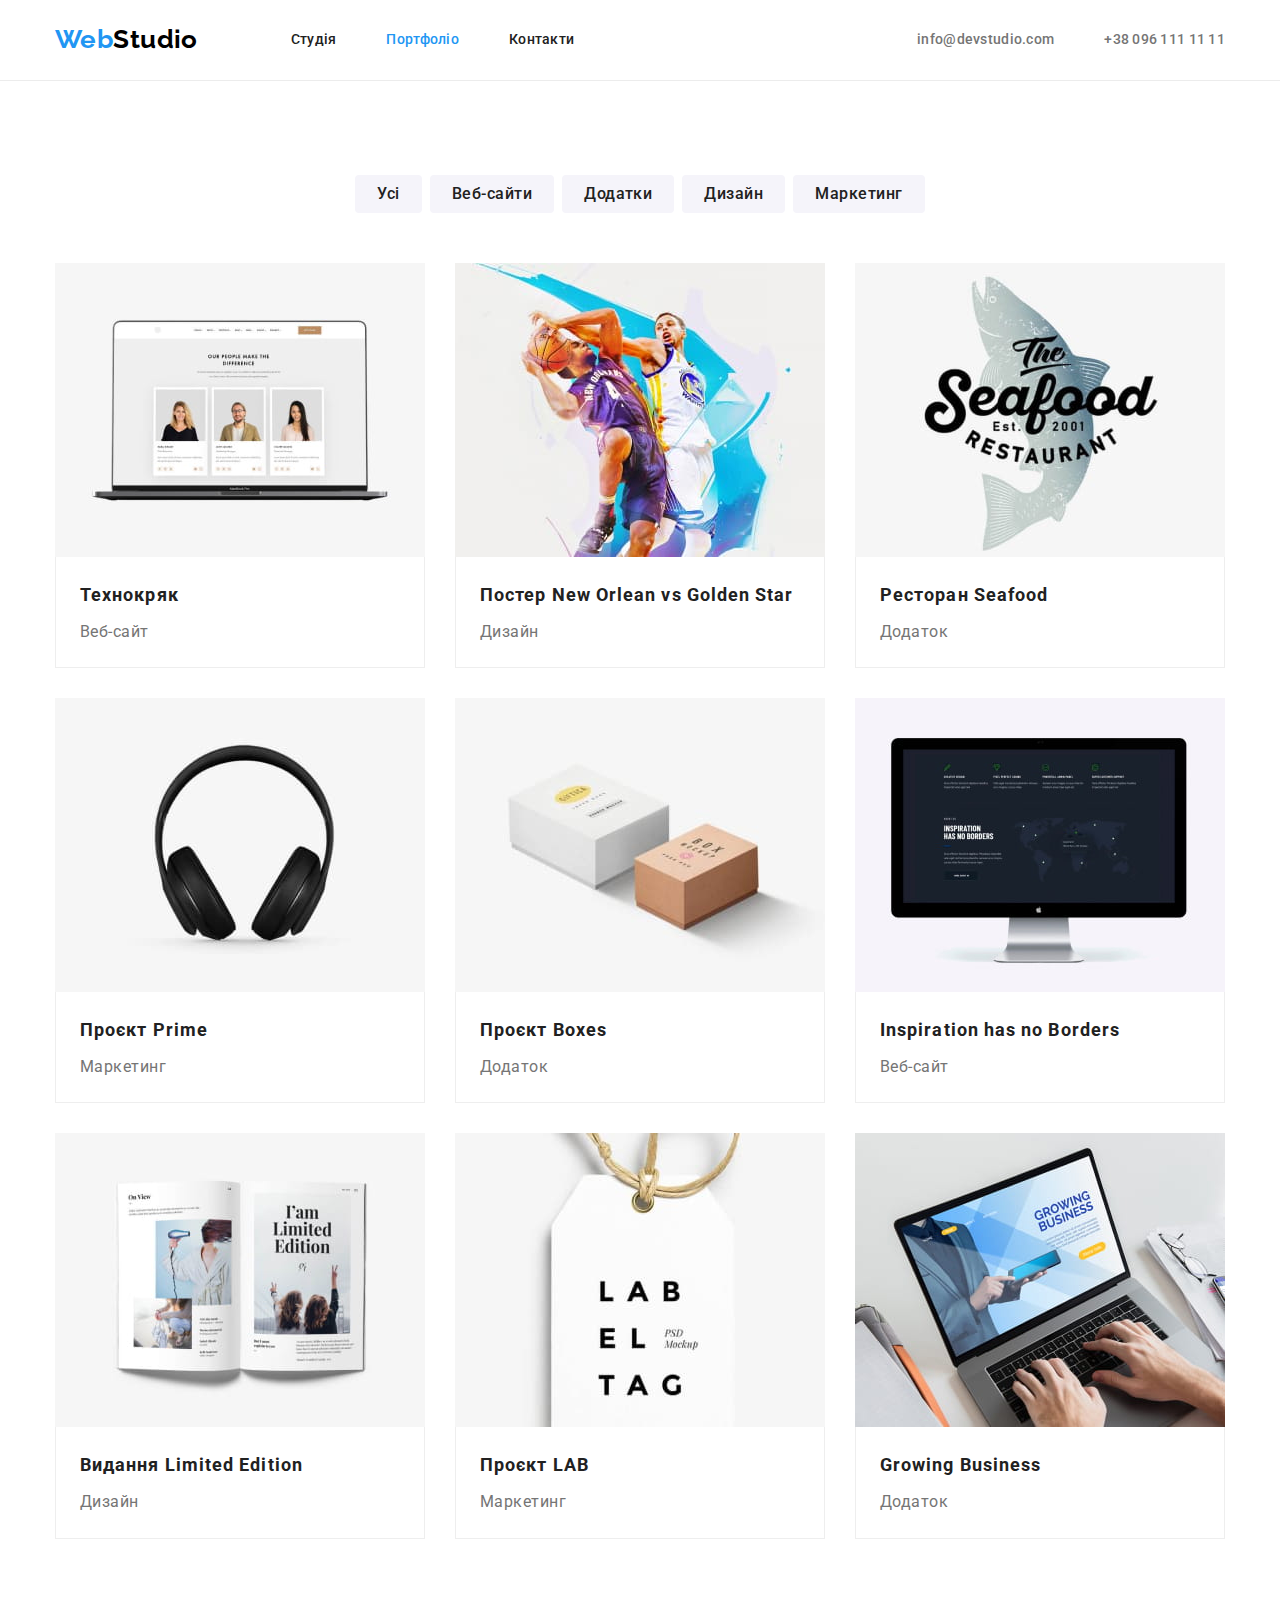
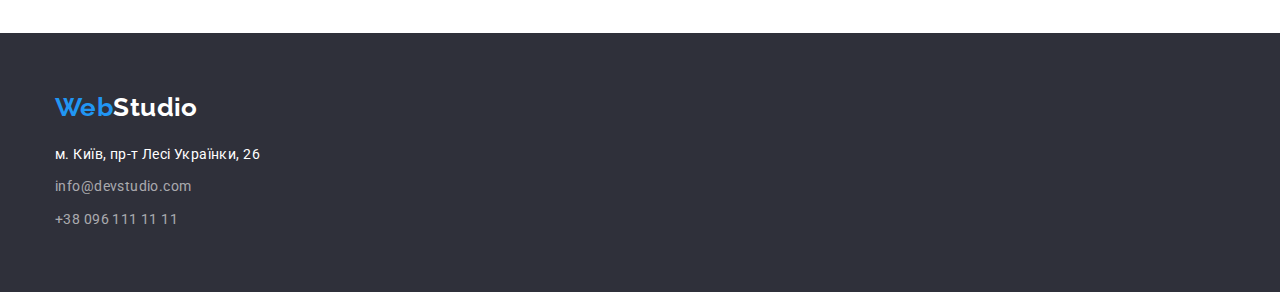
==== portfolio.html @ bd80c908 "Перенос разметки и фото из предыдущего задания" ====
<!DOCTYPE html>
<html lang="uk">
<head>
    <meta charset="UTF-8">
    <meta http-equiv="X-UA-Compatible" content=" IE=edge">
    <meta name="viewport" content="width=device-width, initial-scale=1.0">
    <link rel="preconnect" href="https://fonts.googleapis.com">
    <link rel="preconnect" href="https://fonts.gstatic.com" crossorigin>
    <link href="https://fonts.googleapis.com/css2?family=Raleway:wght@700&family=Roboto:wght@400;500;700;900&display=swap" rel="stylesheet">
    <link rel="stylesheet" href="https://cdnjs.cloudflare.com/ajax/libs/modern-normalize/1.0.0/modern-normalize.min.css" />
    <title>Portfolio</title>
    <link rel="stylesheet" href="./css/styles.css">
</head>
<body>
    <header class="header">
        <div class="container flex-container">
            <nav class="nav">
                <a class="logo" href="./index.html"><span>Web</span>Studio</a>
                <ul class="site-navigation">
                    <li class="item"><a class="navigation-link" href="./index.html">Студія</a></li>
                    <li class="item"><a class="navigation-link current" href="#">Портфоліо</a></li>
                    <li class="item"><a class="navigation-link" href="#">Контакти</a></li>
                </ul>
            </nav>
            <ul class="contacts-links">
                <li class="item"><a class="contacts-link" href="mailto:info@devstudio.com">info@devstudio.com</a></li>
                <li class="item"><a class="contacts-link" href="tel:+380961111111">+38 096 111 11 11</a></li>
            </ul>
        </div>
    </header>
    <main>
        <section class="section">
            <div class="container">
                <h1 class="visually-hidden">Портфоліо</h1>
                <ul class="filters-list">
                    <li><button class="filters-btn" type="button">Усі</button></li>
                    <li><button class="filters-btn" type="button">Веб-сайти</button></li>
                    <li><button class="filters-btn" type="button">Додатки</button></li>
                    <li><button class="filters-btn" type="button">Дизайн</button></li>
                    <li><button class="filters-btn" type="button">Маркетинг</button></li>
                </ul>
                <ul class="works-list">
                    <li class="item">
                        <a href="#">
                            <img src="./images/portf-img.jpg" alt="" width="370" height="294">
                            <div class="work-about">
                                <h2 class="works-title">Технокряк</h2>
                                <p class="works-text">Веб-сайт</p>
                            </div>
                        </a>
                    </li>
                    <li class="item">
                        <a href="#">
                            <img src="./images/portf-img-1.jpg" alt="" width="370" height="294">
                            <div class="work-about">
                                <h2 class="works-title">Постер New Orlean vs Golden Star</h2>
                                <p class="works-text">Дизайн</p>
                            </div>
                        </a>
                    </li>
                    <li class="item">
                        <a href="#">
                            <img src="./images/portf-img-2.jpg" alt="" width="370" height="294">
                            <div class="work-about">
                                <h2 class="works-title">Ресторан Seafood</h2>
                                <p class="works-text">Додаток</p>
                            </div>
                        </a>
                    </li>
                    <li class="item">
                        <a href="#">
                            <img src="./images/portf-img-3.jpg" alt="" width="370" height="294">
                            <div class="work-about">
                                <h2 class="works-title">Проєкт Prime</h2>
                                <p class="works-text">Маркетинг</p>
                            </div>
                        </a>
                    </li>
                    <li class="item">
                        <a href="#">
                            <img src="./images/portf-img-4.jpg" alt="" width="370" height="294">
                            <div class="work-about">
                                <h2 class="works-title">Проєкт Boxes</h2>
                                <p class="works-text">Додаток</p>
                            </div>
                        </a>
                    </li>
                    <li class="item">
                        <a href="#">
                            <img src="./images/portf-img-5.jpg" alt="" width="370" height="294">
                            <div class="work-about">
                                <h2 class="works-title">Inspiration has no Borders</h2>
                                <p class="works-text">Веб-сайт</p>
                            </div>
                        </a>
                    </li>
                    <li class="item">
                        <a href="#">
                            <img src="./images/portf-img-6.jpg" alt="" width="370" height="294">
                            <div class="work-about">
                                <h2 class="works-title">Видання Limited Edition</h2>
                                <p class="works-text">Дизайн</p>
                            </div>
                        </a>
                    </li>
                    <li class="item">
                        <a href="#">
                            <img src="./images/portf-img-7.jpg" alt="" width="370" height="294">
                            <div class="work-about">
                                <h2 class="works-title">Проєкт LAB</h2>
                                <p class="works-text">Маркетинг</p>
                            </div>
                        </a>
                    </li>
                    <li class="item">
                        <a href="#">
                            <img src="./images/portf-img-8.jpg" alt="" width="370" height="294">
                            <div class="work-about">
                                <h2 class="works-title">Growing Business</h2>
                                <p class="works-text">Додаток</p>
                            </div>
                        </a>
                    </li>
                </ul>
            </div>
        </section>
    </main>
    <footer class="footer">
        <div class="container">
            <a class="footer-logo" href="./index.html"><span>Web</span>Studio</a>
            <address class="address">
                <ul class="arddess-links">
                    <li class="item"><a class="address-link location" href="#">м. Київ, пр-т Лесі Українки, 26</a></li>
                    <li class="item"><a class="address-link" href="mailto:info@devstudio.com">info@devstudio.com</a></li>
                    <li class="item"><a class="address-link" href="tel:+380961111111">+38 096 111 11 11</a></li>
                </ul>
            </address>
        </div>
    </footer>
</body>
</html>
---- css/styles.css ----
/* 

font-family: 'Raleway', sans-serif;
font-family: 'Roboto', sans-serif; 

*/

*,
*::after,
*::before {
    box-sizing: border-box;
}

:root {
    --primary-bg-color: #FFFFFF;
    --secondary-bg-color: #F5F4FA;
    --primary-text-color: #212121;
    --secondary-text-color: #757575;
    --accent-color: #2196F3;
    --footer-bg-color: #2F303A;
    --white-color: #ffffff;
    --header-borderline: #ECECEC;
    --works-borderline: #eeeeee;
}

body {
    margin: 0;
    padding: 0;

    background-color: var(--primary-bg-color);

    font-size: 14px;
    font-family: 'Roboto', sans-serif;
    letter-spacing: 0.03em;
    color: var(--primary-text-color);
}

/* Reset */

h1,
h2,
h3,
h4,
h5,
h6,
p,
ul,
li {
    margin: 0;
    padding: 0;
}

a {
    text-decoration: none;
}

ul {
    list-style-type: none;
}

img {
    display: block;
    max-width: 100%;
    height: auto;
}

/* Hide */

.visually-hidden {
    position: absolute;
    width: 1px;
    height: 1px;
    margin: -1px;
    padding: 0;
    overflow: hidden;
    border: 0;
    clip: rect(0 0 0 0);
}

.container {
    margin: 0 auto;
    width: 1200px;
    padding: 0px 15px
}

/* Header */

.header {
    border-bottom: 1px solid var(--header-borderline);
}

.flex-container {
    display: flex;
    align-items: center;
}

.logo {
    /* Styles */
    font-family: 'Raleway', sans-serif;
    color: #000000;
    font-weight: 700;
    font-size: 26px;
    line-height: 1.15;
}

.logo > span {
    color: var(--accent-color);
}

.nav {
    display: flex;
    align-items: center;
}

.site-navigation {
    margin-left: 93px;
    display: flex;
    gap: 50px
}

/* .site-navigation > .item {
    padding: 32px 0px;
} */

.navigation-link {
    display: inline-block;
    padding: 32px 0px;

    font-weight: 500;
    line-height: 1.14;
    letter-spacing: 0.02em;
    color: var(--primary-text-color);
}

.navigation-link:hover,
.navigation-link:focus {
    color: var(--accent-color);
}

.contacts-links {
    display: flex;
    margin-left: auto;
    gap: 50px;
}

.contacts-link {    
    display: inline-block;
    padding: 32px 0px;

    color: var(--secondary-text-color);
    font-weight: 500;
    line-height: 1.14;
    letter-spacing: 0.02em;
}

.contacts-link:hover,
.contacts-link:focus {
    color: var(--accent-color);
}

.current {
    color: var(--accent-color);
}

/* Hero */

.hero {
    padding: 200px 0px;
    text-align: center;

    background-color: var(--footer-bg-color);  /* Для видимости белого текста */
    color: var(--white-color);
}

.hero-title {
    margin: 0 auto;
    margin-bottom: 30px;
    width: 696px;

    font-weight: 900;
    font-size: 44px;
    line-height: 1.4;
    text-align: center;
    letter-spacing: 0.06em;
    text-transform: uppercase;
}

.hero-button {
    border: 0;
    border-radius: 4px;
    padding: 10px 32px;

    background-color: var(--accent-color);

    font-weight: 700;
    font-size: 16px;
    line-height: 1.9;
    text-align: center;
    letter-spacing: 0.06em;
    color: var(--white-color);
}

.hero-button:hover,
.hero-button:focus {
    background-color: #188CE8;
}


/* Sections */

.section {
    padding: 94px 0px;
}

.section-title {
    margin-bottom: 50px;

    font-size: 36px;
    line-height: 1.16;
    text-align: center;
}

/* Benefits */

.benefits {
    display: flex;
    gap: 30px
}

.benefits > .item {
    flex-basis: calc((100% - 90px) / 4);
}

.benefits-title {
    font-size: 14px;
    line-height: 1.14;
    text-transform: uppercase;
    margin-bottom: 10px;
}

.benefits-text {
    color: var(--secondary-text-color);
    line-height: 1.7;
}

.nopadding {
    padding-top: 0px;
}

/* Offers */

.offer-list {
    display: flex;
    flex-wrap: wrap;
    gap: 30px;
}

.offer-list > .item {
    flex-basis: calc((100% - 60px) / 3);
}

/* Team */

.section.team {
    background-color: var(--secondary-bg-color);
}

.team-list {
    display: flex;
    flex-wrap: wrap;
    gap: 30px;
}

.team-list > .item {
    flex-basis: calc((100% - 120px) / 4);
    border-radius: 4px;

    background-color: #fff;
}

.team-img {
}

.team-member-info {
    padding: 30px 32px;
}

.team-title {
    text-align: center;

    font-weight: 500;
    font-size: 16px;
    line-height: 1.9;
}

.team-text {
    text-align: center;

    font-size: 16px;
    line-height: 1.9;
    color: var(--secondary-text-color);
}

/* Footer */

.footer {
    padding: 60px 0px;

    background-color: var(--footer-bg-color);
}

.footer-logo {
    display: block;
    margin-bottom: 20px;

    /* Styles */
    font-family: 'Raleway', sans-serif;
    color: var(--white-color);
    font-weight: 700;
    font-size: 26px;
    line-height: 1.15;
}

.footer-logo > span {
    color: var(--accent-color);
}

.arddess-links > .item {
    margin-bottom: 9px;
}

.arddess-links>.item:last-child {
    margin-bottom: 0px;
}

.address-link {
    line-height: 1.7;
    font-style: normal;
    color: rgba(255, 255, 255, 0.6);;
}

.address-link.location {
    color: var(--white-color);
}

.address-link:hover,
.address-link:focus {
    color: var(--accent-color)
}

/* PAGE PORTFOLIO */

/* Filters */

.filters-list {
    justify-content: center;
    margin-bottom: 50px;
    display: flex;
    gap: 8px;
}

.filters-btn {
    padding: 6px 22px;
    border: 0;
    border-radius: 4px;

    font-family: 'Roboto';
    font-style: normal;
    font-weight: 500;
    font-size: 16px;
    line-height: 1.6;
    letter-spacing: 0.03em;
    color: var(--primary-text-color);
    background-color: var(--secondary-bg-color);
}

.filters-btn:hover,
.filters-btn:focus {
    color: var(--white-color);
    background-color: var(--accent-color);
}

/* Works */

.works-list {
    display: flex;
    flex-wrap: wrap;
    gap: 30px;
}

.works-list > .item {
    flex-basis: calc((100% - 60px) / 3);
}

.work-about {
    padding: 20px 24px;
    border-bottom: 1px solid var(--works-borderline);
    border-left: 1px solid var(--works-borderline);
    border-right: 1px solid var(--works-borderline);
}

.works-title {
    margin-bottom: 4px;

    font-size: 18px;
    line-height: 2;
    letter-spacing: 0.06em;
    color: var(--primary-text-color);
}

.works-text {
    

    font-size: 16px;
    line-height: 1.9;
    letter-spacing: 0.03em;
    color: var(--secondary-text-color);
}
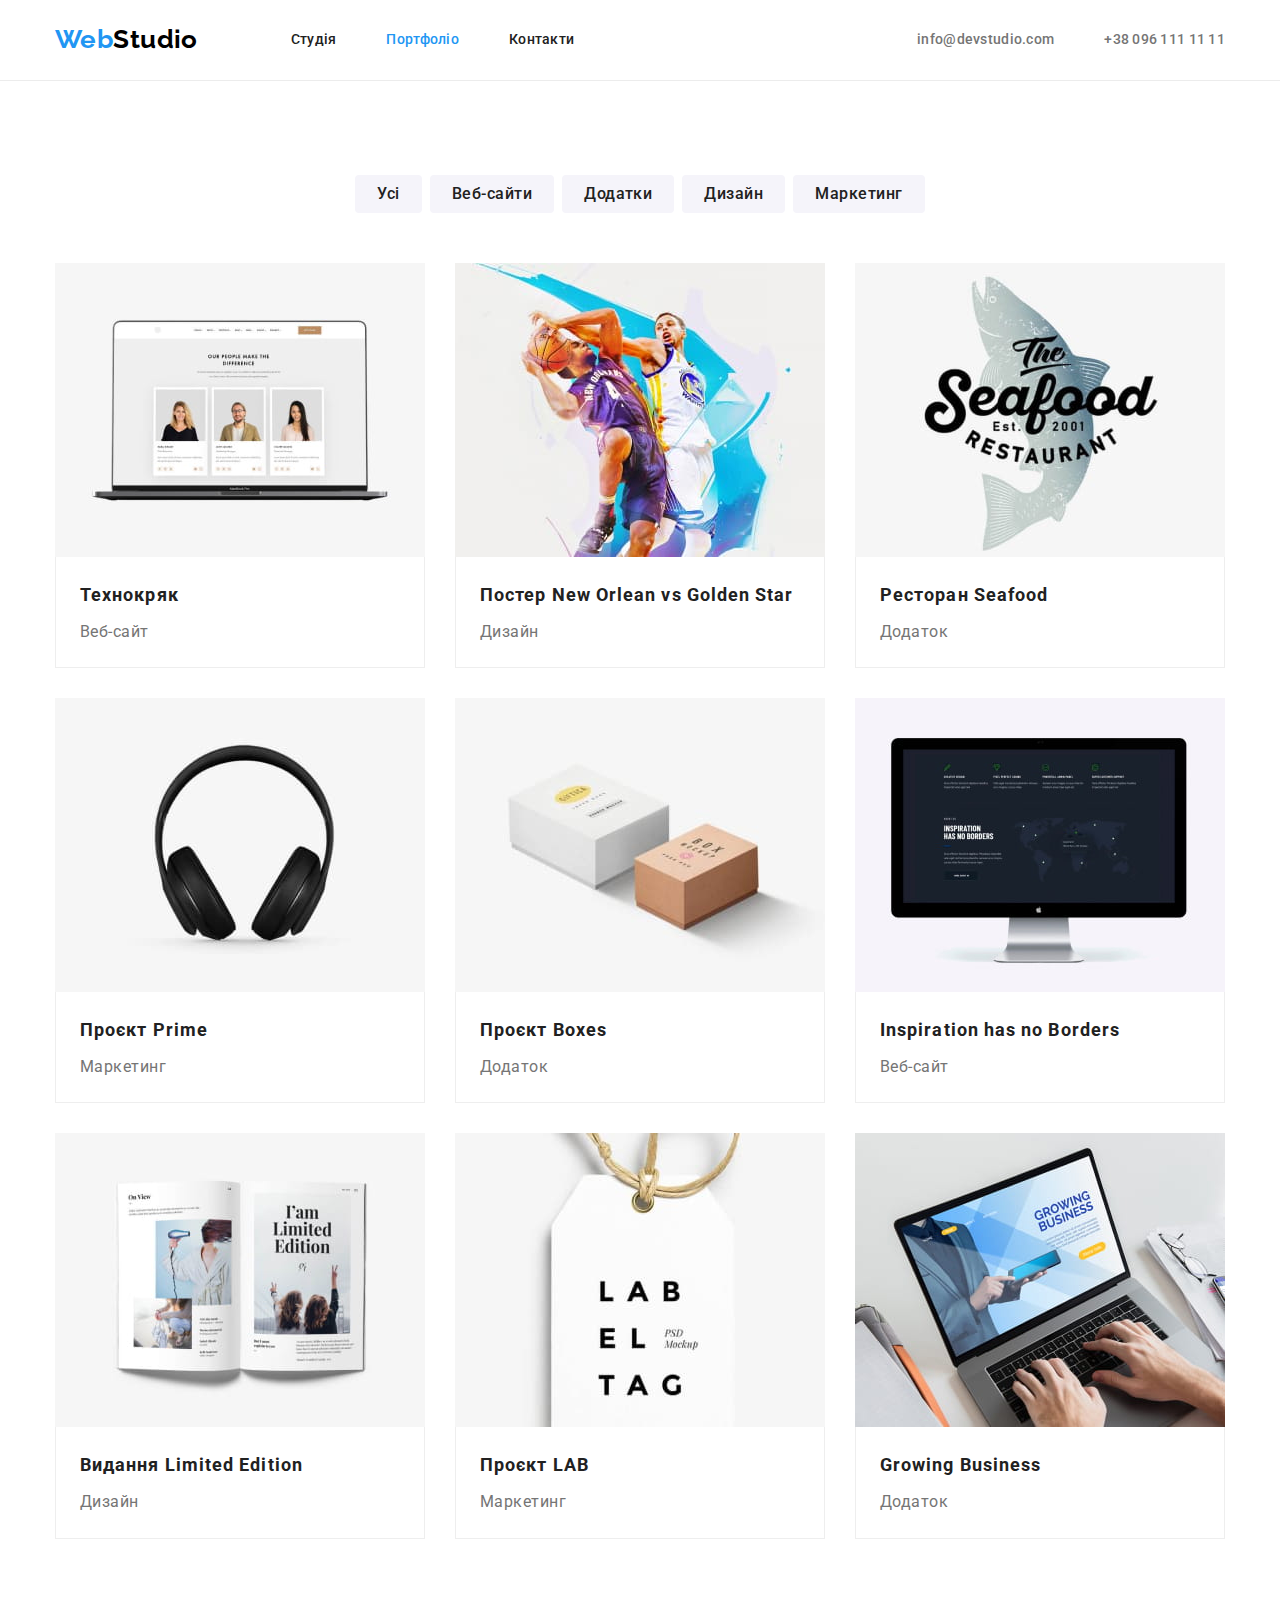
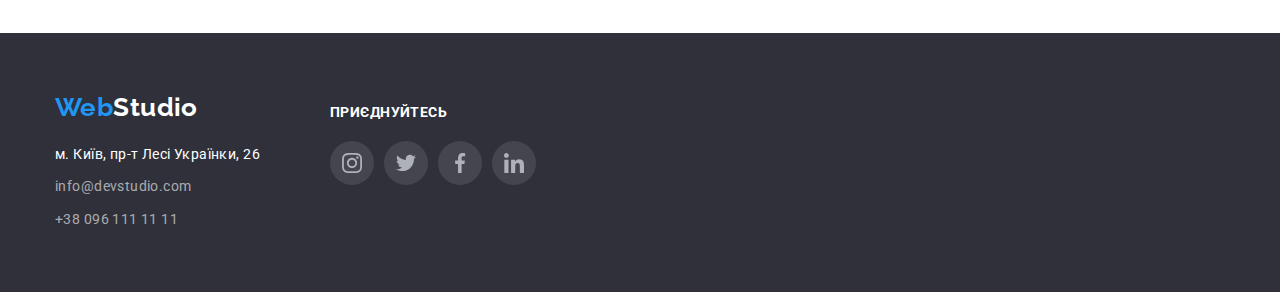
==== commit 00b2a53e: "Иконки + тени" ====
--- a/portfolio.html
+++ b/portfolio.html
@@ -126,15 +126,42 @@
         </section>
     </main>
     <footer class="footer">
-        <div class="container">
-            <a class="footer-logo" href="./index.html"><span>Web</span>Studio</a>
-            <address class="address">
-                <ul class="arddess-links">
-                    <li class="item"><a class="address-link location" href="#">м. Київ, пр-т Лесі Українки, 26</a></li>
-                    <li class="item"><a class="address-link" href="mailto:info@devstudio.com">info@devstudio.com</a></li>
-                    <li class="item"><a class="address-link" href="tel:+380961111111">+38 096 111 11 11</a></li>
-                </ul>
-            </address>
+        <div class="container footer-flex">
+            <div class="footer-first-colomn">
+                <a class="footer-logo" href="./index.html"><span>Web</span>Studio</a>
+                <address class="address">
+                    <ul class="arddess-links">
+                        <li class="item"><a class="address-link location" href="#">м. Київ, пр-т Лесі Українки, 26</a></li>
+                        <li class="item"><a class="address-link" href="mailto:info@devstudio.com">info@devstudio.com</a></li>
+                        <li class="item"><a class="address-link" href="tel:+380961111111">+38 096 111 11 11</a></li>
+                    </ul>
+                </address>
+            </div>
+            <div class="footer-second-colomn">
+                <span class="footer-social-title">ПРИЄДНУЙТЕСЬ</span>
+                <div class="footer-social-networks">
+                    <a class="footer-social-wrap" href="#">
+                        <svg class="footer-social-icon" width="20" height="20">
+                            <use href="./images/icons-sprite.svg#icon-instagram"></use>
+                        </svg>
+                    </a>
+                    <a class="footer-social-wrap" href="#">
+                        <svg class="footer-social-icon" width="20" height="20">
+                            <use href="./images/icons-sprite.svg#icon-twitter"></use>
+                        </svg>
+                    </a>
+                    <a class="footer-social-wrap" href="#">
+                        <svg class="footer-social-icon" width="20" height="20">
+                            <use href="./images/icons-sprite.svg#icon-facebook"></use>
+                        </svg>
+                    </a>
+                    <a class="footer-social-wrap" href="#">
+                        <svg class="footer-social-icon" width="20" height="20">
+                            <use href="./images/icons-sprite.svg#icon-linkedin"></use>
+                        </svg>
+                    </a>
+                </div>
+            </div>
         </div>
     </footer>
 </body>
--- a/css/styles.css
+++ b/css/styles.css
@@ -21,6 +21,7 @@
     --white-color: #ffffff;
     --header-borderline: #ECECEC;
     --works-borderline: #eeeeee;
+    --clients-border-color: #AFB1B8;
 }
 
 body {
@@ -231,6 +232,19 @@
     flex-basis: calc((100% - 90px) / 4);
 }
 
+.benefits-icon-wrap {
+    width: 270px;
+    height: 120px;
+    padding: 25px 100px;
+    margin-bottom: 30px;
+    background-color: var(--secondary-bg-color)
+}
+
+.benefits-icon {
+    width: 70px;
+    height: 70px;
+}
+
 .benefits-title {
     font-size: 14px;
     line-height: 1.14;
@@ -275,6 +289,8 @@
     flex-basis: calc((100% - 120px) / 4);
     border-radius: 4px;
 
+    box-shadow: 0px 1px 3px rgba(0, 0, 0, 0.12), 0px 1px 1px rgba(0, 0, 0, 0.14), 0px 2px 1px rgba(0, 0, 0, 0.2);
+
     background-color: #fff;
 }
 
@@ -294,11 +310,47 @@
 }
 
 .team-text {
+    margin-bottom: 16px;
     text-align: center;
 
     font-size: 16px;
     line-height: 1.9;
     color: var(--secondary-text-color);
+}
+
+.team-social-networks {
+    display: flex;
+    gap: 10px;
+}
+
+.social-networks-wrap {
+    width: 44px;
+    height: 44px;
+    padding: 12px;
+    border-radius: 50%;
+}
+
+.social-networks-icon {
+    fill: currentColor;
+}   
+
+/* Clients */
+
+.clients-list {
+    display: flex;
+    gap: 30px;
+}
+
+.clients-list > .item {
+    height: 92px;
+    flex-basis: calc((100% - 150px) / 6);
+    padding: 16px 32px;
+    border: 1px solid var(--clients-border-color);
+    border-radius: 4px;
+}
+
+.client-icon {
+
 }
 
 /* Footer */
@@ -346,6 +398,44 @@
 .address-link:hover,
 .address-link:focus {
     color: var(--accent-color)
+}
+
+.footer-second-colomn {
+    margin-left: 70px;
+}
+
+.footer-social-title {
+    display: inline-block;
+    margin-top: 12px;
+    margin-bottom: 20px;
+
+    font-weight: 700;
+    font-size: 14px;
+    line-height: 1.14;
+    letter-spacing: 0.03em;
+
+    color: var(--white-color);
+}
+
+.footer-social-networks {
+    display: flex;
+    gap: 10px;
+}
+
+.footer-social-wrap {
+    width: 44px;
+    height: 44px;
+    padding: 12px;
+    border-radius: 50%;
+    background-color: rgba(255, 255, 255, 0.1);
+}
+
+.footer-social-icon {
+
+}
+
+.footer-flex {
+    display: flex;
 }
 
 /* PAGE PORTFOLIO */
@@ -378,6 +468,7 @@
 .filters-btn:focus {
     color: var(--white-color);
     background-color: var(--accent-color);
+    box-shadow: 0px 3px 1px rgba(0, 0, 0, 0.1), 0px 1px 2px rgba(0, 0, 0, 0.08), 0px 2px 2px rgba(0, 0, 0, 0.12);
 }
 
 /* Works */
@@ -390,6 +481,11 @@
 
 .works-list > .item {
     flex-basis: calc((100% - 60px) / 3);
+}
+
+.works-list>.item:hover,
+.works-list>.item:focus {
+    box-shadow: 0px 1px 1px rgba(0, 0, 0, 0.12), 0px 4px 4px rgba(0, 0, 0, 0.06), 1px 4px 6px rgba(0, 0, 0, 0.16);
 }
 
 .work-about {
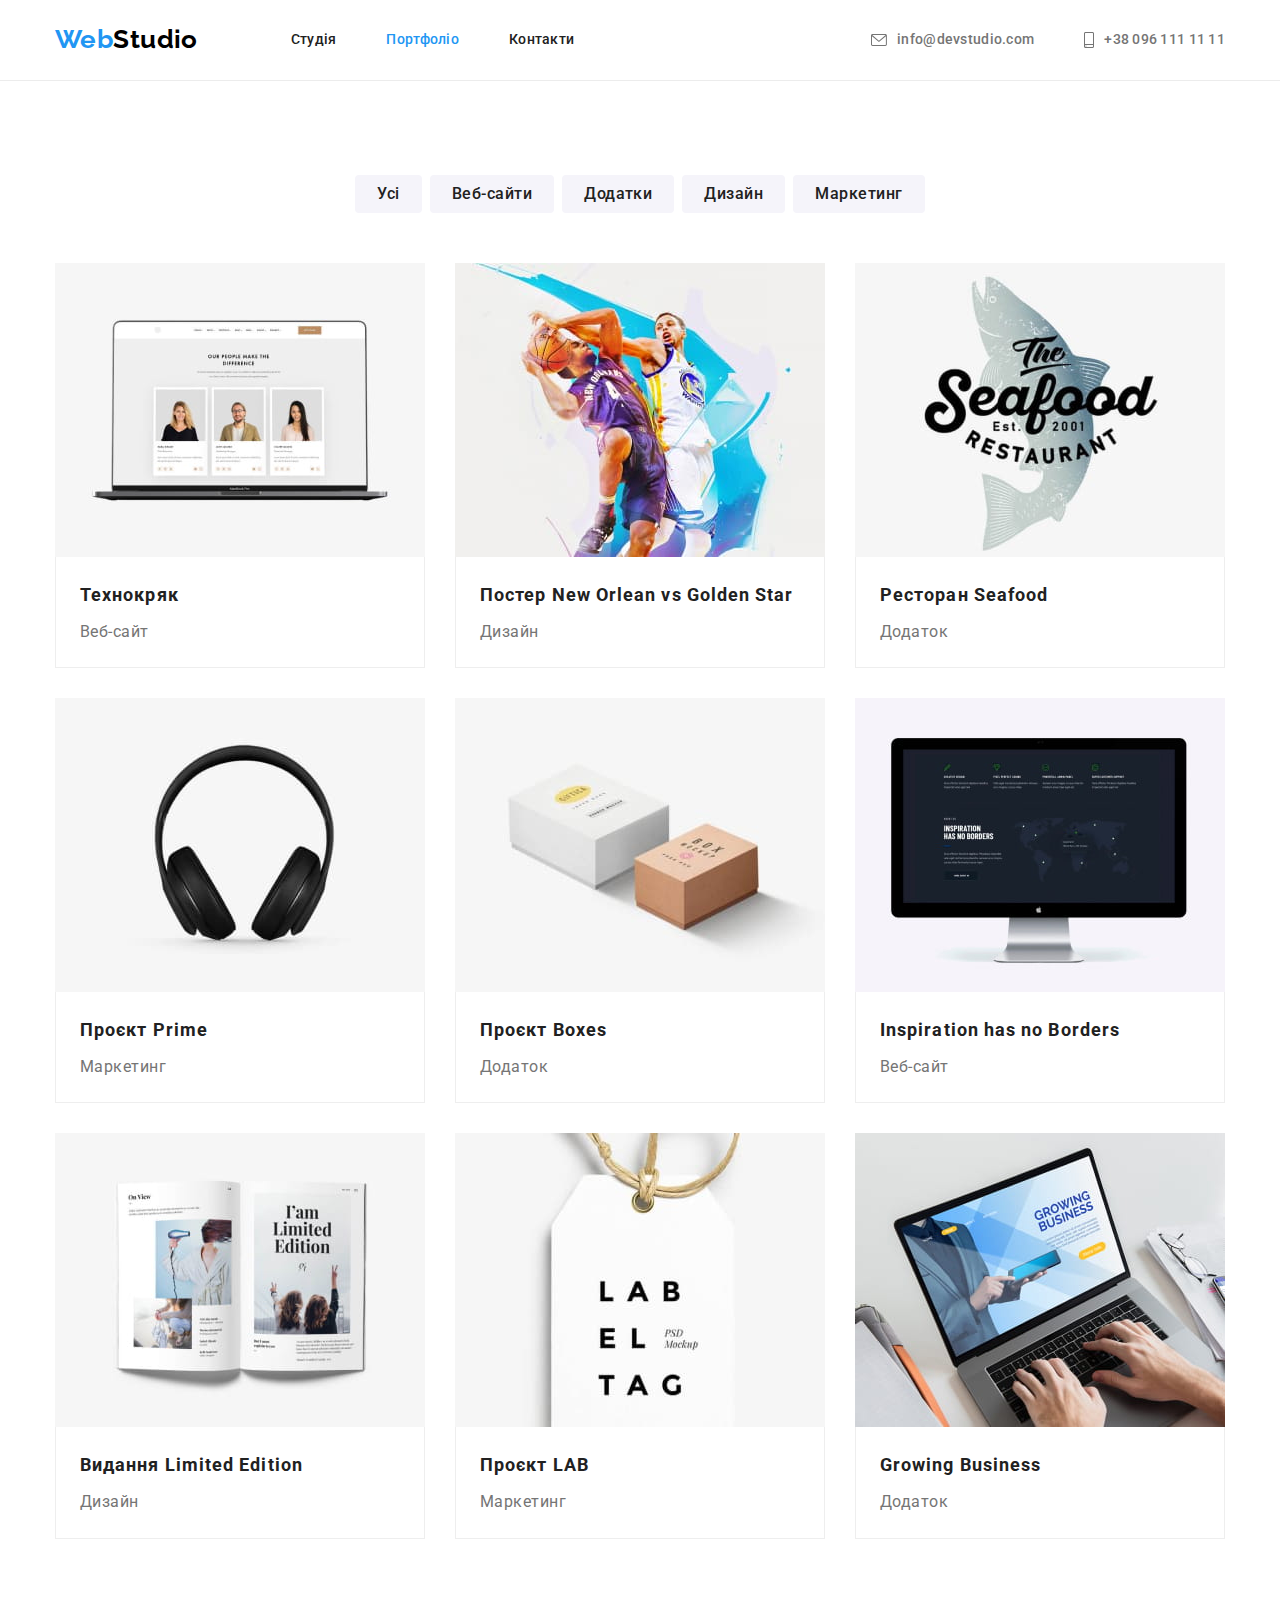
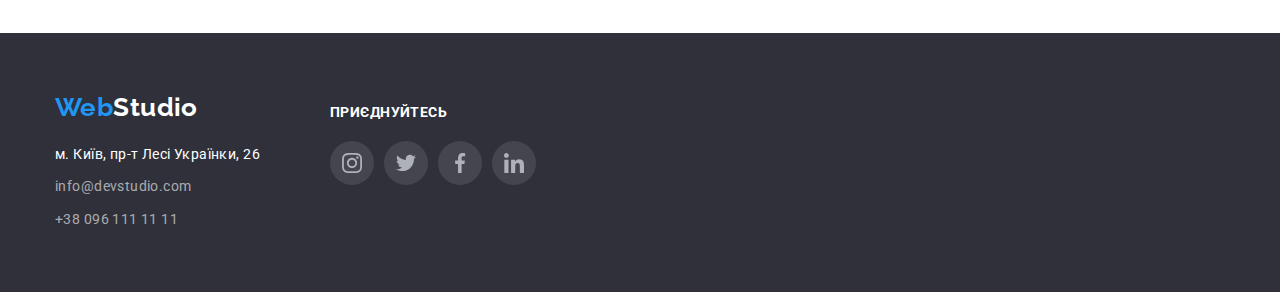
==== commit 3f31a72d: "Иконки" ====
--- a/portfolio.html
+++ b/portfolio.html
@@ -23,8 +23,20 @@
                 </ul>
             </nav>
             <ul class="contacts-links">
-                <li class="item"><a class="contacts-link" href="mailto:info@devstudio.com">info@devstudio.com</a></li>
-                <li class="item"><a class="contacts-link" href="tel:+380961111111">+38 096 111 11 11</a></li>
+                <li class="item">
+                    <a class="contacts-link" href="mailto:info@devstudio.com">
+                        <svg class="contact-smartphone-mail" width="16" height="12">
+                            <use href="./images/icons-sprite.svg#icon-mail"></use>
+                        </svg>info@devstudio.com
+                    </a>
+                </li>
+                <li class="item">
+                    <a class="contacts-link" href="tel:+380961111111">
+                        <svg class="contact-smartphone-icon" width="10" height="16">
+                            <use href="./images/icons-sprite.svg#icon-smartphone"></use>
+                        </svg>+38 096 111 11 11
+                    </a>
+                </li>
             </ul>
         </div>
     </header>
--- a/css/styles.css
+++ b/css/styles.css
@@ -119,10 +119,6 @@
     gap: 50px
 }
 
-/* .site-navigation > .item {
-    padding: 32px 0px;
-} */
-
 .navigation-link {
     display: inline-block;
     padding: 32px 0px;
@@ -144,9 +140,18 @@
     gap: 50px;
 }
 
+.contact-smartphone-mail {
+    margin-right: 10px;
+}
+
+.contact-smartphone-icon {
+    margin-right: 10px;
+}
+
 .contacts-link {    
-    display: inline-block;
+    display: flex;
     padding: 32px 0px;
+    align-items: center;
 
     color: var(--secondary-text-color);
     font-weight: 500;
@@ -169,7 +174,8 @@
     padding: 200px 0px;
     text-align: center;
 
-    background-color: var(--footer-bg-color);  /* Для видимости белого текста */
+    /* background-color: var(--footer-bg-color); */
+    background-image: url(../images/bg.jpg);
     color: var(--white-color);
 }
 
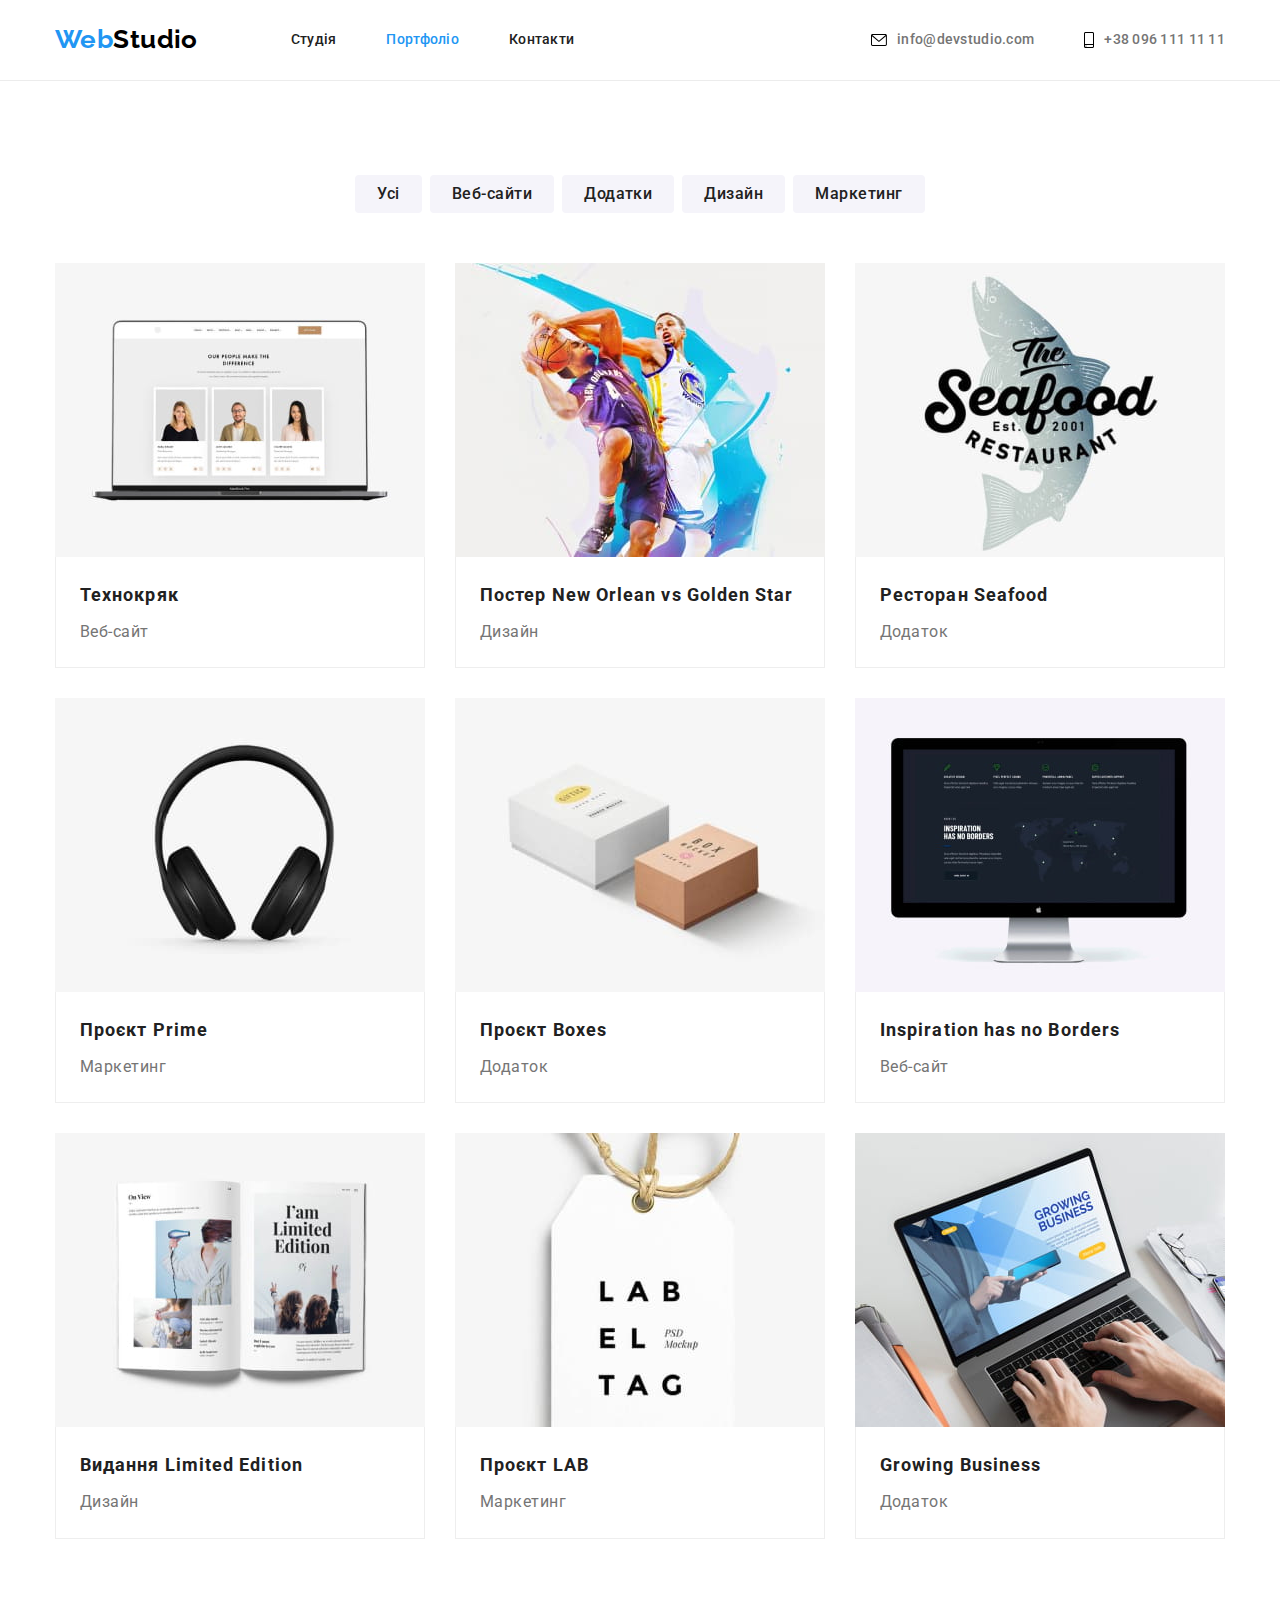
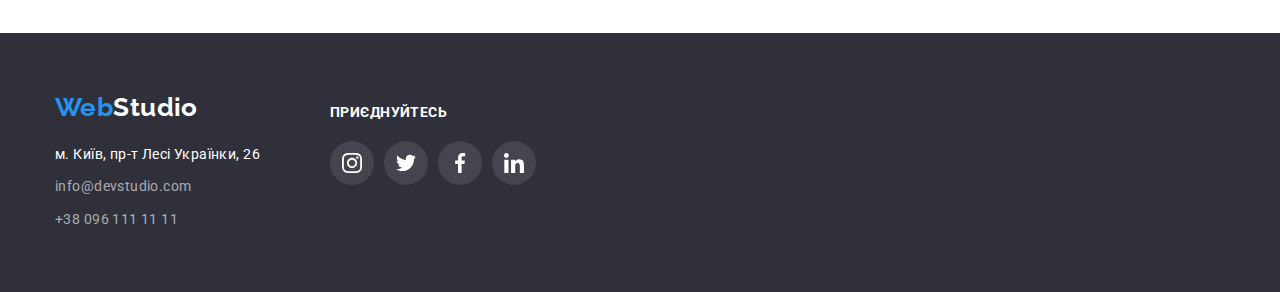
==== commit 5f46d02d: "Эффекты Hover / Focus" ====
--- a/portfolio.html
+++ b/portfolio.html
@@ -25,7 +25,7 @@
             <ul class="contacts-links">
                 <li class="item">
                     <a class="contacts-link" href="mailto:info@devstudio.com">
-                        <svg class="contact-smartphone-mail" width="16" height="12">
+                        <svg class="contact-mail-icon" width="16" height="12">
                             <use href="./images/icons-sprite.svg#icon-mail"></use>
                         </svg>info@devstudio.com
                     </a>
--- a/css/styles.css
+++ b/css/styles.css
@@ -140,12 +140,14 @@
     gap: 50px;
 }
 
-.contact-smartphone-mail {
+.contact-mail-icon {
     margin-right: 10px;
+    color: var(--secondary-text-color);
 }
 
 .contact-smartphone-icon {
     margin-right: 10px;
+    color: var(--secondary-text-color);
 }
 
 .contacts-link {    
@@ -162,6 +164,7 @@
 .contacts-link:hover,
 .contacts-link:focus {
     color: var(--accent-color);
+    fill: var(--accent-color);
 }
 
 .current {
@@ -172,10 +175,16 @@
 
 .hero {
     padding: 200px 0px;
+    max-width: 1600px;
+    margin: 0 auto;
+
+    background-image:
+        linear-gradient(to right, rgba(47, 48, 58, 0.4),rgba(47, 48, 58, 0.4)),
+        url(../images/bg.jpg);
+    background-position: center;
+    background-size: cover;
+
     text-align: center;
-
-    /* background-color: var(--footer-bg-color); */
-    background-image: url(../images/bg.jpg);
     color: var(--white-color);
 }
 
@@ -334,11 +343,19 @@
     height: 44px;
     padding: 12px;
     border-radius: 50%;
-}
-
-.social-networks-icon {
-    fill: currentColor;
-}   
+
+    fill: var(--clients-border-color);
+}
+
+
+
+.social-networks-wrap:hover,
+.social-networks-wrap:focus {
+    background-color: var(--accent-color);
+    fill: var(--primary-bg-color);
+}
+
+
 
 /* Clients */
 
@@ -352,11 +369,14 @@
     flex-basis: calc((100% - 150px) / 6);
     padding: 16px 32px;
     border: 1px solid var(--clients-border-color);
+    fill: var(--clients-border-color);
     border-radius: 4px;
 }
 
-.client-icon {
-
+.clients-list > .item:hover,
+.clients-list > .item:focus {
+    border: 1px solid var(--accent-color);
+    fill: var(--accent-color);
 }
 
 /* Footer */
@@ -434,10 +454,12 @@
     padding: 12px;
     border-radius: 50%;
     background-color: rgba(255, 255, 255, 0.1);
-}
-
-.footer-social-icon {
-
+    fill: var(--primary-bg-color);
+}
+
+.footer-social-wrap:hover,
+.footer-social-wrap:focus {
+    background-color: var(--accent-color);
 }
 
 .footer-flex {
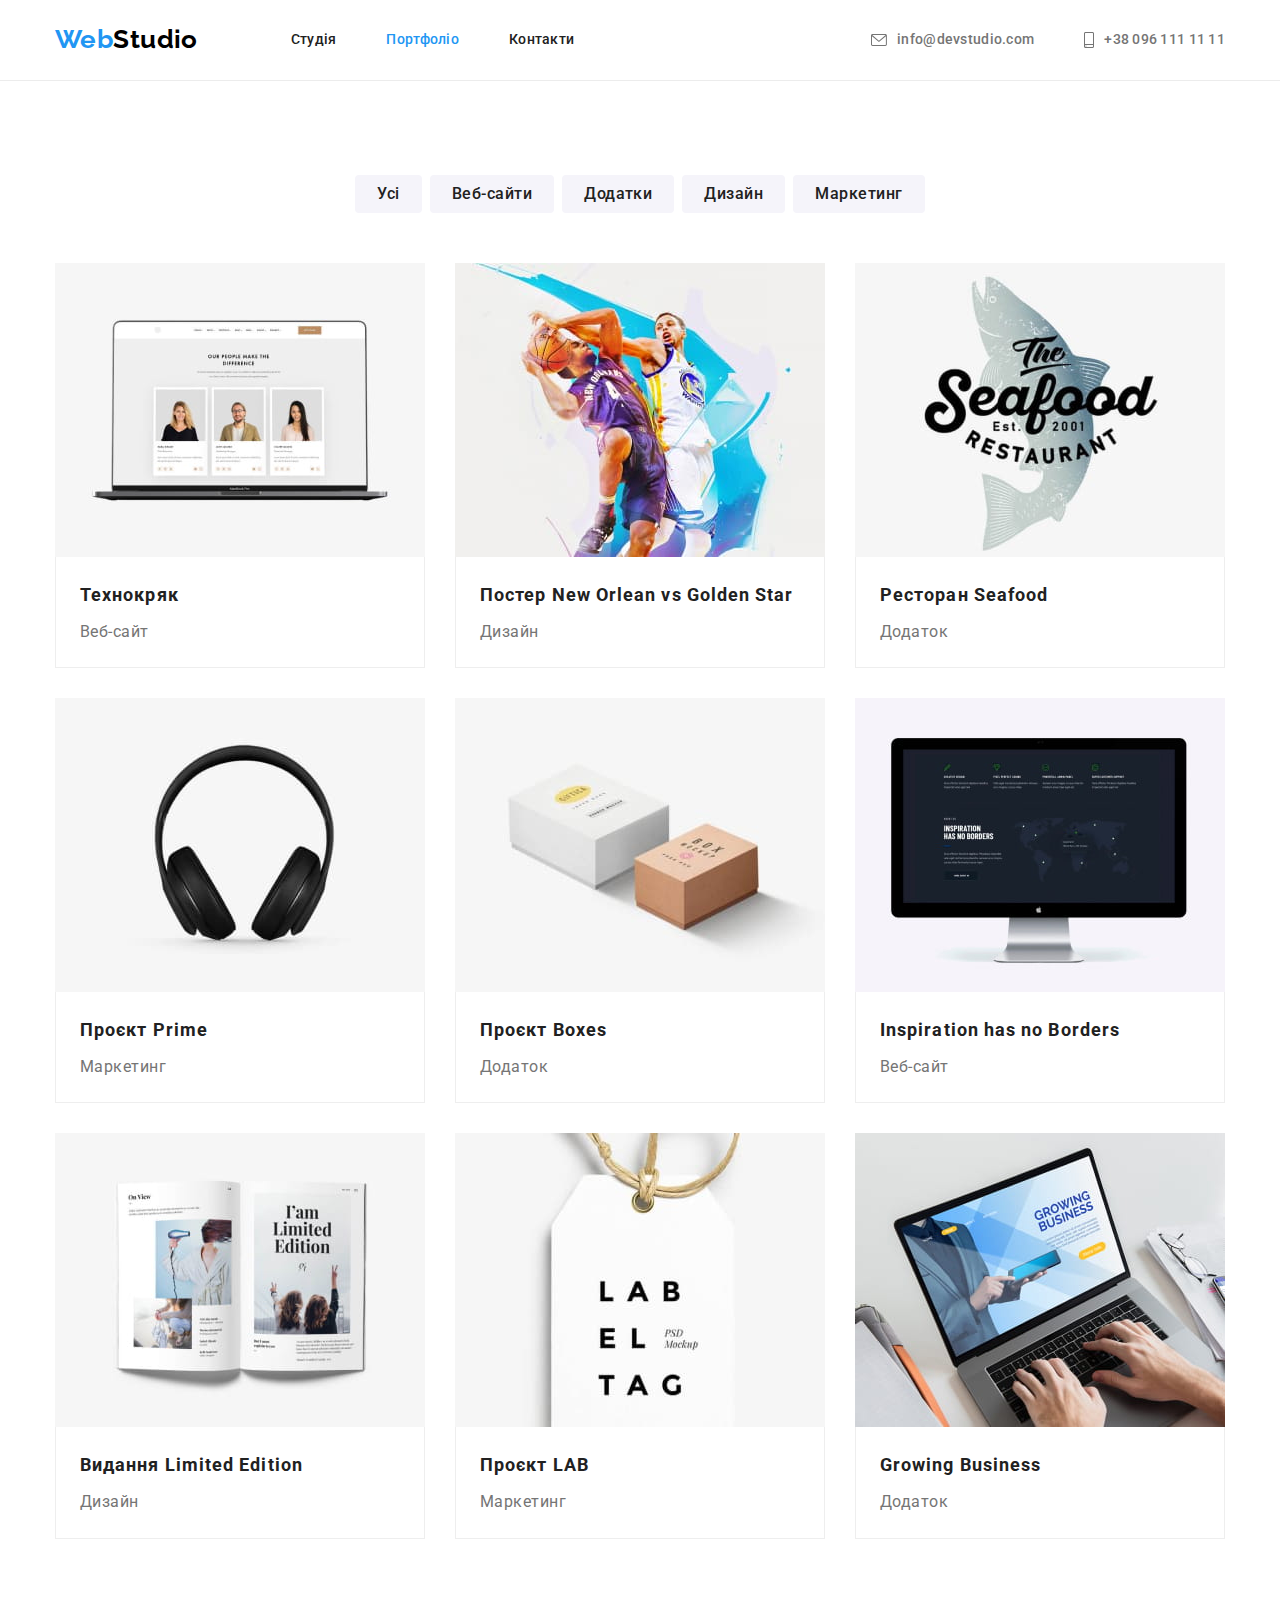
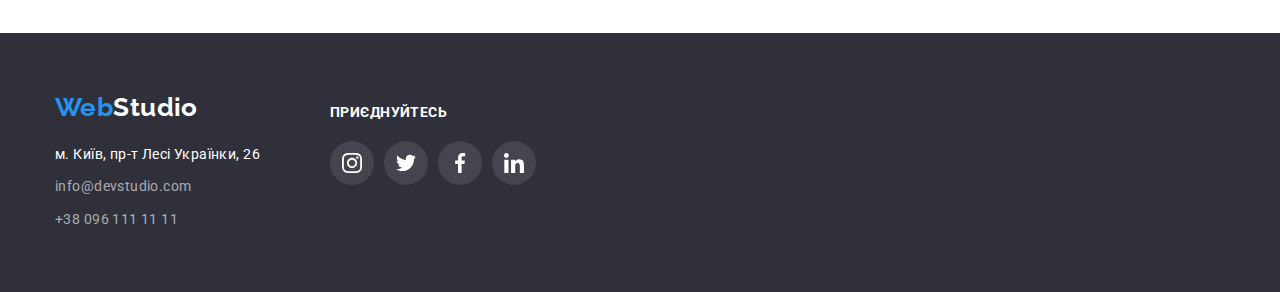
==== commit 2c257308: "Исправления" ====
--- a/portfolio.html
+++ b/portfolio.html
@@ -151,28 +151,36 @@
             </div>
             <div class="footer-second-colomn">
                 <span class="footer-social-title">ПРИЄДНУЙТЕСЬ</span>
-                <div class="footer-social-networks">
-                    <a class="footer-social-wrap" href="#">
-                        <svg class="footer-social-icon" width="20" height="20">
-                            <use href="./images/icons-sprite.svg#icon-instagram"></use>
-                        </svg>
-                    </a>
-                    <a class="footer-social-wrap" href="#">
-                        <svg class="footer-social-icon" width="20" height="20">
-                            <use href="./images/icons-sprite.svg#icon-twitter"></use>
-                        </svg>
-                    </a>
-                    <a class="footer-social-wrap" href="#">
-                        <svg class="footer-social-icon" width="20" height="20">
-                            <use href="./images/icons-sprite.svg#icon-facebook"></use>
-                        </svg>
-                    </a>
-                    <a class="footer-social-wrap" href="#">
-                        <svg class="footer-social-icon" width="20" height="20">
-                            <use href="./images/icons-sprite.svg#icon-linkedin"></use>
-                        </svg>
-                    </a>
-                </div>
+                <ul class="footer-social-networks">
+                    <li>
+                        <a class="footer-social-wrap" href="#">
+                            <svg class="footer-social-icon" width="20" height="20">
+                                <use href="./images/icons-sprite.svg#icon-instagram"></use>
+                            </svg>
+                        </a>
+                    </li>
+                    <li>
+                        <a class="footer-social-wrap" href="#">
+                            <svg class="footer-social-icon" width="20" height="20">
+                                <use href="./images/icons-sprite.svg#icon-twitter"></use>
+                            </svg>
+                        </a>
+                    </li>
+                    <li>
+                        <a class="footer-social-wrap" href="#">
+                            <svg class="footer-social-icon" width="20" height="20">
+                                <use href="./images/icons-sprite.svg#icon-facebook"></use>
+                            </svg>
+                        </a>
+                    </li>
+                    <li>
+                        <a class="footer-social-wrap" href="#">
+                            <svg class="footer-social-icon" width="20" height="20">
+                                <use href="./images/icons-sprite.svg#icon-linkedin"></use>
+                            </svg>
+                        </a>
+                    </li>
+                </ul>
             </div>
         </div>
     </footer>
--- a/css/styles.css
+++ b/css/styles.css
@@ -142,12 +142,11 @@
 
 .contact-mail-icon {
     margin-right: 10px;
-    color: var(--secondary-text-color);
+
 }
 
 .contact-smartphone-icon {
     margin-right: 10px;
-    color: var(--secondary-text-color);
 }
 
 .contacts-link {    
@@ -159,6 +158,8 @@
     font-weight: 500;
     line-height: 1.14;
     letter-spacing: 0.02em;
+
+    fill: var(--secondary-text-color);
 }
 
 .contacts-link:hover,
@@ -248,9 +249,11 @@
 }
 
 .benefits-icon-wrap {
+    display: flex;
+    justify-content: center;
+    align-items: center;
     width: 270px;
     height: 120px;
-    padding: 25px 100px;
     margin-bottom: 30px;
     background-color: var(--secondary-bg-color)
 }
@@ -339,9 +342,11 @@
 }
 
 .social-networks-wrap {
+    display: flex;
     width: 44px;
     height: 44px;
-    padding: 12px;
+    justify-content: center;
+    align-items: center;
     border-radius: 50%;
 
     fill: var(--clients-border-color);
@@ -364,17 +369,20 @@
     gap: 30px;
 }
 
-.clients-list > .item {
+.clients-icon-wrap {
+    display: flex;
     height: 92px;
-    flex-basis: calc((100% - 150px) / 6);
-    padding: 16px 32px;
+    width: 170px;
+    /* flex-basis: calc((100% - 150px) / 6); */
+    justify-content: center;
+    align-items: center;
     border: 1px solid var(--clients-border-color);
     fill: var(--clients-border-color);
     border-radius: 4px;
 }
 
-.clients-list > .item:hover,
-.clients-list > .item:focus {
+.clients-icon-wrap:hover,
+.clients-icon-wrap:focus {
     border: 1px solid var(--accent-color);
     fill: var(--accent-color);
 }
@@ -449,9 +457,11 @@
 }
 
 .footer-social-wrap {
+    display: flex;
+    justify-content: center;
+    align-items: center;
     width: 44px;
     height: 44px;
-    padding: 12px;
     border-radius: 50%;
     background-color: rgba(255, 255, 255, 0.1);
     fill: var(--primary-bg-color);
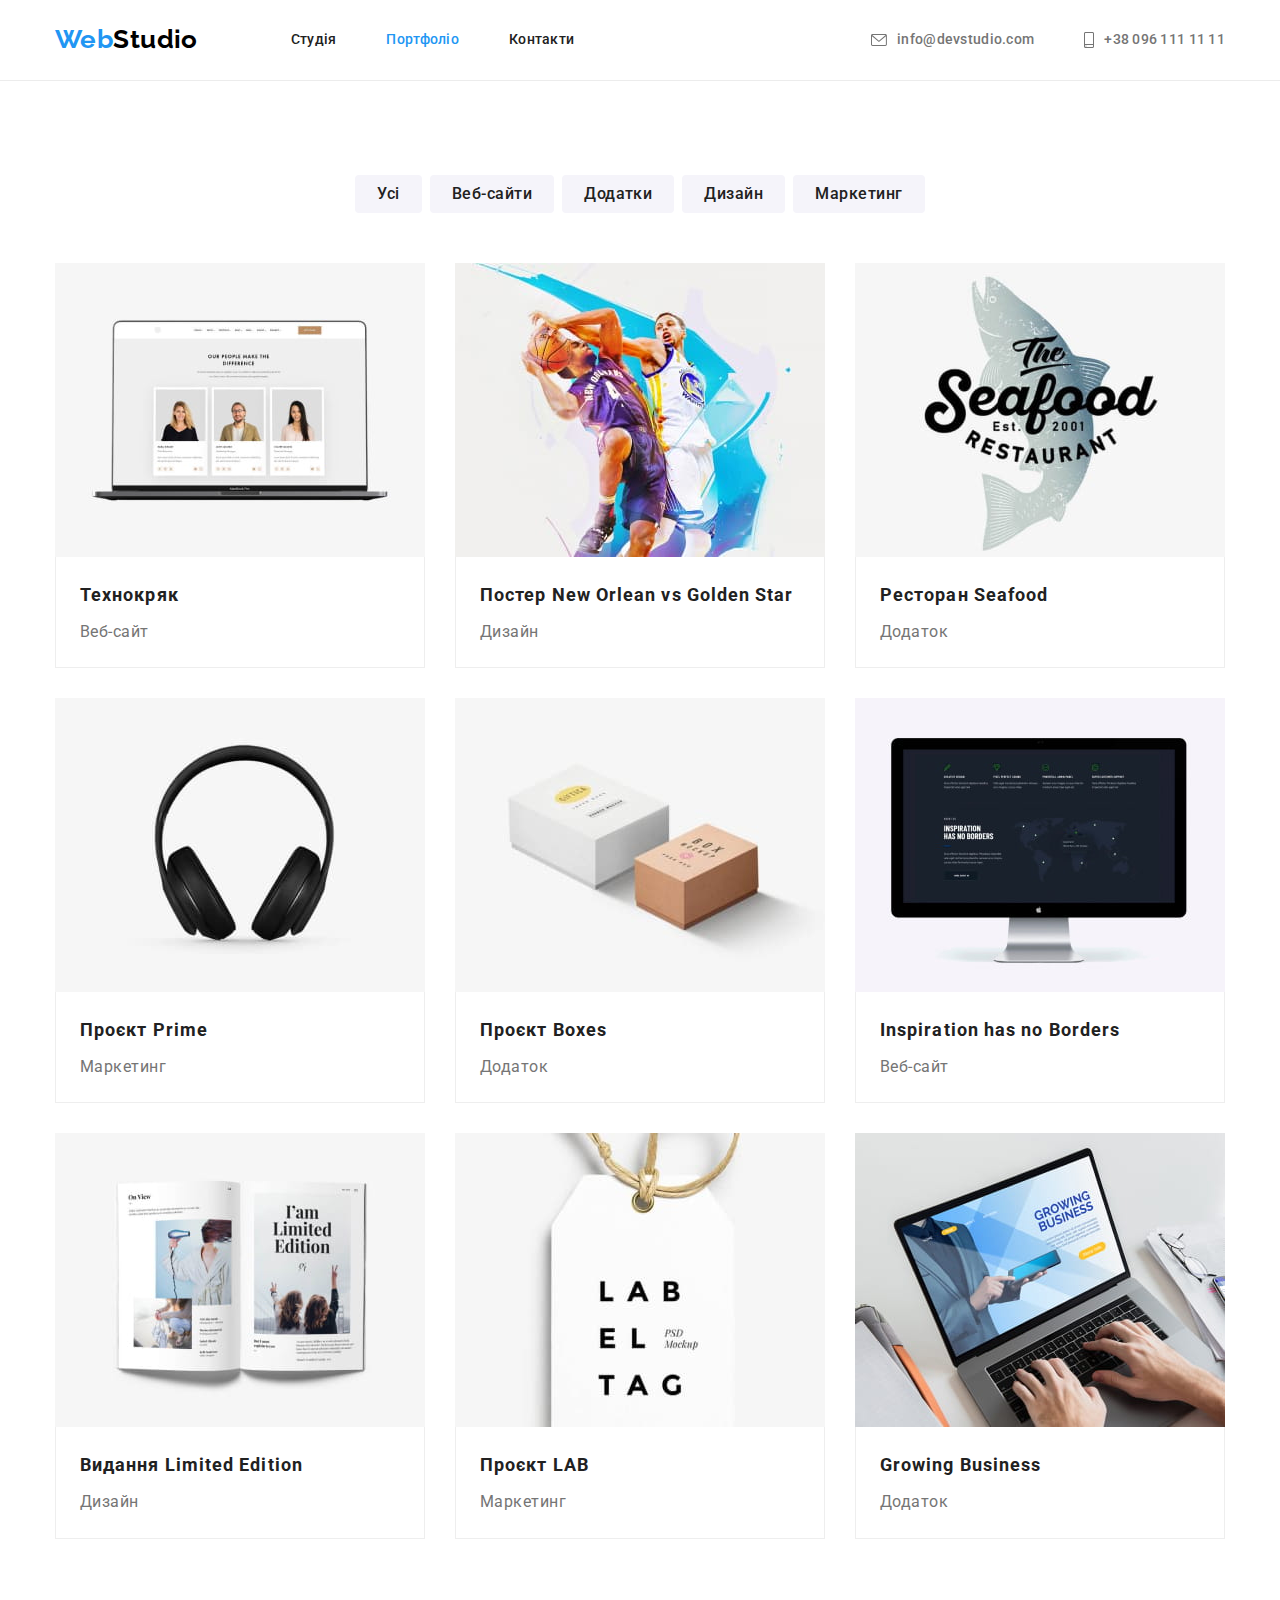
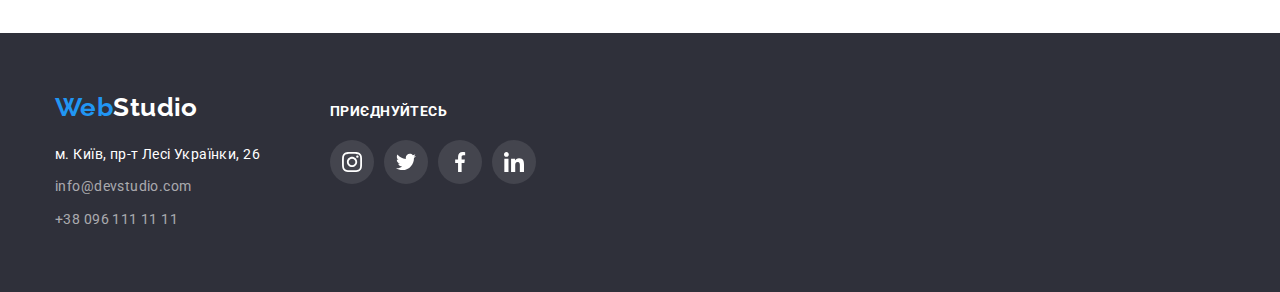
==== commit 62beba67: "Исправления" ====
--- a/portfolio.html
+++ b/portfolio.html
@@ -53,7 +53,7 @@
                 </ul>
                 <ul class="works-list">
                     <li class="item">
-                        <a href="#">
+                        <a class="work-link" href="#">
                             <img src="./images/portf-img.jpg" alt="" width="370" height="294">
                             <div class="work-about">
                                 <h2 class="works-title">Технокряк</h2>
@@ -62,7 +62,7 @@
                         </a>
                     </li>
                     <li class="item">
-                        <a href="#">
+                        <a class="work-link" href="#">
                             <img src="./images/portf-img-1.jpg" alt="" width="370" height="294">
                             <div class="work-about">
                                 <h2 class="works-title">Постер New Orlean vs Golden Star</h2>
@@ -71,7 +71,7 @@
                         </a>
                     </li>
                     <li class="item">
-                        <a href="#">
+                        <a class="work-link" href="#">
                             <img src="./images/portf-img-2.jpg" alt="" width="370" height="294">
                             <div class="work-about">
                                 <h2 class="works-title">Ресторан Seafood</h2>
@@ -80,7 +80,7 @@
                         </a>
                     </li>
                     <li class="item">
-                        <a href="#">
+                        <a class="work-link" href="#">
                             <img src="./images/portf-img-3.jpg" alt="" width="370" height="294">
                             <div class="work-about">
                                 <h2 class="works-title">Проєкт Prime</h2>
@@ -89,7 +89,7 @@
                         </a>
                     </li>
                     <li class="item">
-                        <a href="#">
+                        <a class="work-link" href="#">
                             <img src="./images/portf-img-4.jpg" alt="" width="370" height="294">
                             <div class="work-about">
                                 <h2 class="works-title">Проєкт Boxes</h2>
@@ -98,7 +98,7 @@
                         </a>
                     </li>
                     <li class="item">
-                        <a href="#">
+                        <a class="work-link" href="#">
                             <img src="./images/portf-img-5.jpg" alt="" width="370" height="294">
                             <div class="work-about">
                                 <h2 class="works-title">Inspiration has no Borders</h2>
@@ -107,7 +107,7 @@
                         </a>
                     </li>
                     <li class="item">
-                        <a href="#">
+                        <a class="work-link" href="#">
                             <img src="./images/portf-img-6.jpg" alt="" width="370" height="294">
                             <div class="work-about">
                                 <h2 class="works-title">Видання Limited Edition</h2>
@@ -116,7 +116,7 @@
                         </a>
                     </li>
                     <li class="item">
-                        <a href="#">
+                        <a class="work-link" class="work-link" href="#">
                             <img src="./images/portf-img-7.jpg" alt="" width="370" height="294">
                             <div class="work-about">
                                 <h2 class="works-title">Проєкт LAB</h2>
@@ -125,7 +125,7 @@
                         </a>
                     </li>
                     <li class="item">
-                        <a href="#">
+                        <a class="work-link" href="#">
                             <img src="./images/portf-img-8.jpg" alt="" width="370" height="294">
                             <div class="work-about">
                                 <h2 class="works-title">Growing Business</h2>
@@ -150,7 +150,7 @@
                 </address>
             </div>
             <div class="footer-second-colomn">
-                <span class="footer-social-title">ПРИЄДНУЙТЕСЬ</span>
+                <p class="footer-social-title">ПРИЄДНУЙТЕСЬ</p>
                 <ul class="footer-social-networks">
                     <li>
                         <a class="footer-social-wrap" href="#">
--- a/css/styles.css
+++ b/css/styles.css
@@ -440,7 +440,6 @@
 
 .footer-social-title {
     display: inline-block;
-    margin-top: 12px;
     margin-bottom: 20px;
 
     font-weight: 700;
@@ -474,6 +473,7 @@
 
 .footer-flex {
     display: flex;
+    align-items: baseline;
 }
 
 /* PAGE PORTFOLIO */
@@ -517,12 +517,13 @@
     gap: 30px;
 }
 
-.works-list > .item {
+.work-link {
+    display: block;
     flex-basis: calc((100% - 60px) / 3);
 }
 
-.works-list>.item:hover,
-.works-list>.item:focus {
+.work-link:hover,
+.work-link:focus {
     box-shadow: 0px 1px 1px rgba(0, 0, 0, 0.12), 0px 4px 4px rgba(0, 0, 0, 0.06), 1px 4px 6px rgba(0, 0, 0, 0.16);
 }
 
